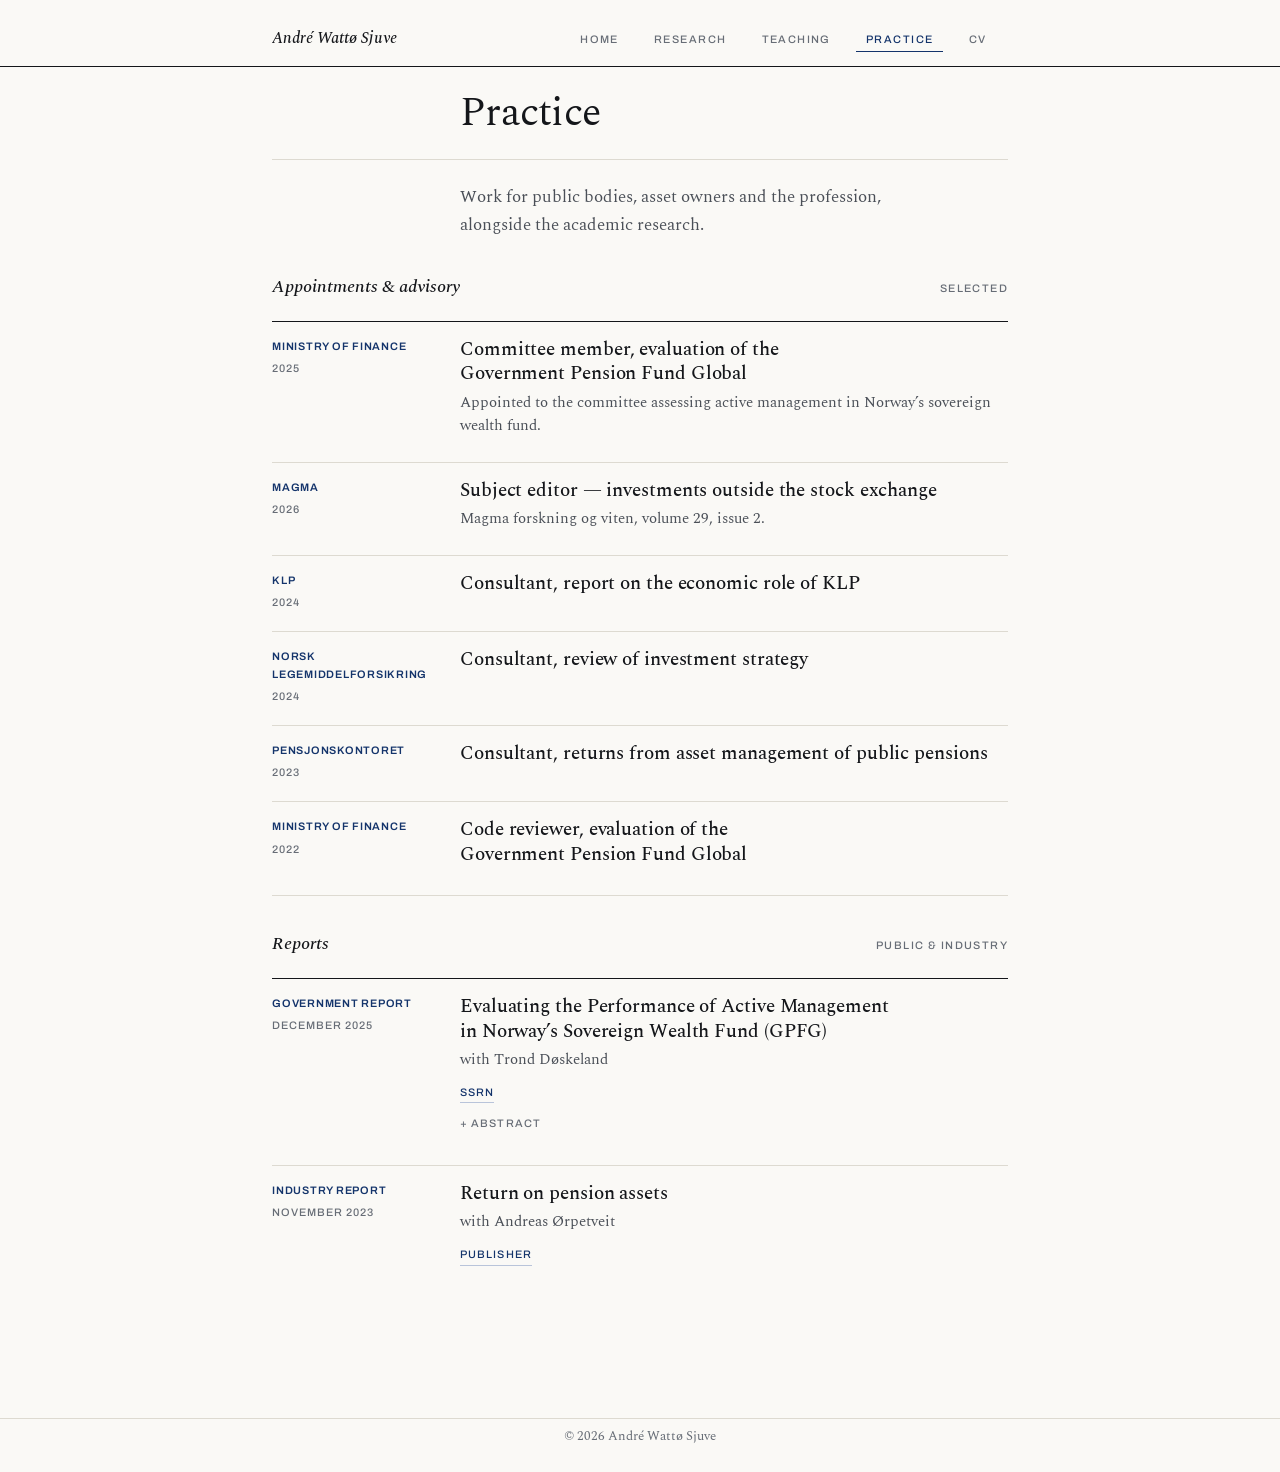
==== docs/practice/index.html @ cfa71ddd "Rebuild site output on the Bone & Navy design system Clean render (rm -rf docs .quarto, then quarto " ====
<!DOCTYPE html>
<html xmlns="http://www.w3.org/1999/xhtml" lang="en" xml:lang="en"><head>

<meta charset="utf-8">
<meta name="generator" content="quarto-1.10.18">

<meta name="viewport" content="width=device-width, initial-scale=1.0, user-scalable=yes">


<title>Practice – André Wattø Sjuve</title>
<style>
/* Default styles provided by pandoc.
** See https://pandoc.org/MANUAL.html#variables-for-html for config info.
*/
span.smallcaps{font-variant: small-caps;}
div.columns{display: flex; gap: 1.5em;}
div.column{flex: auto;}
@media screen {
div.columns{gap: min(4vw, 1.5em);}
div.column{overflow-x: auto;}
}
div.hanging-indent{margin-left: 1.5em; text-indent: -1.5em;}
ul.task-list{list-style: none;}
ul.task-list li input[type="checkbox"] {
  width: 0.8em;
  margin: 0 0.8em 0.2em -1em; /* quarto-specific, see https://github.com/quarto-dev/quarto-cli/issues/4556 */ 
  vertical-align: middle;
}
</style>


<script src="../site_libs/quarto-nav/quarto-nav.js"></script>
<script src="../site_libs/quarto-nav/headroom.min.js"></script>
<script src="../site_libs/clipboard/clipboard.min.js"></script>
<script src="../site_libs/quarto-search/autocomplete.umd.js"></script>
<script src="../site_libs/quarto-search/fuse.min.js"></script>
<script src="../site_libs/quarto-search/quarto-search.js"></script>
<meta name="quarto:offset" content="../">
<link href="../assets/images/headshot.jpg" rel="icon" type="image/jpeg">
<script src="../site_libs/quarto-html/quarto.js" type="module"></script>
<script src="../site_libs/quarto-html/tabsets/tabsets.js" type="module"></script>
<script src="../site_libs/quarto-html/popper.min.js"></script>
<script src="../site_libs/quarto-html/tippy.umd.min.js"></script>
<script src="../site_libs/quarto-html/anchor.min.js"></script>
<link href="../site_libs/quarto-html/tippy.css" rel="stylesheet">
<link href="../site_libs/quarto-html/quarto-syntax-highlighting-bb62276ab45c84d9efd712f51ff97b5a.css" rel="stylesheet" id="quarto-text-highlighting-styles">
<script src="../site_libs/bootstrap/bootstrap.min.js"></script>
<link href="../site_libs/bootstrap/bootstrap-icons.css" rel="stylesheet">
<link href="../site_libs/bootstrap/bootstrap-e3d2bd9c7274109052c547abd80c7006.min.css" rel="stylesheet" append-hash="true" id="quarto-bootstrap" data-mode="light">
<script id="quarto-search-options" type="application/json">{
  "location": "navbar",
  "copy-button": false,
  "collapse-after": 3,
  "panel-placement": "end",
  "type": "overlay",
  "limit": 50,
  "keyboard-shortcut": [
    "f",
    "/",
    "s"
  ],
  "show-item-context": false,
  "language": {
    "search-no-results-text": "No results",
    "search-matching-documents-text": "matching documents",
    "search-copy-link-title": "Copy link to search",
    "search-hide-matches-text": "Hide additional matches",
    "search-more-match-text": "more match in this document",
    "search-more-matches-text": "more matches in this document",
    "search-clear-button-title": "Clear",
    "search-text-placeholder": "",
    "search-detached-cancel-button-title": "Cancel",
    "search-submit-button-title": "Submit",
    "search-label": "Search"
  }
}</script>


</head>

<body class="nav-fixed fullcontent quarto-light">

<div id="quarto-search-results"></div>
  <header id="quarto-header" class="headroom fixed-top">
    <nav class="navbar navbar-expand-lg " data-bs-theme="dark">
      <div class="navbar-container container-fluid">
      <div class="navbar-brand-container mx-auto">
    <a class="navbar-brand" href="../index.html">
    <span class="navbar-title">André Wattø Sjuve</span>
    </a>
  </div>
            <div id="quarto-search" class="" title="Search"></div>
          <button class="navbar-toggler" type="button" data-bs-toggle="collapse" data-bs-target="#navbarCollapse" aria-controls="navbarCollapse" role="menu" aria-expanded="false" aria-label="Toggle navigation" onclick="if (window.quartoToggleHeadroom) { window.quartoToggleHeadroom(); }">
  <span class="navbar-toggler-icon"></span>
</button>
          <div class="collapse navbar-collapse" id="navbarCollapse">
            <ul class="navbar-nav navbar-nav-scroll ms-auto">
  <li class="nav-item">
    <a class="nav-link" href="../index.html"> 
<span class="menu-text">Home</span></a>
  </li>  
  <li class="nav-item">
    <a class="nav-link" href="../research/index.html"> 
<span class="menu-text">Research</span></a>
  </li>  
  <li class="nav-item">
    <a class="nav-link" href="../teaching/index.html"> 
<span class="menu-text">Teaching</span></a>
  </li>  
  <li class="nav-item">
    <a class="nav-link active" href="../practice/index.html" aria-current="page"> 
<span class="menu-text">Practice</span></a>
  </li>  
  <li class="nav-item">
    <a class="nav-link" href="../assets/Andre_W_Sjuve.pdf"> 
<span class="menu-text">CV</span></a>
  </li>  
</ul>
          </div> <!-- /navcollapse -->
            <div class="quarto-navbar-tools">
    <a href="https://github.com/AndreSjuve/" title="" class="quarto-navigation-tool px-1" aria-label=""><i class="bi bi-github"></i></a>
</div>
      </div> <!-- /container-fluid -->
    </nav>
</header>
<!-- content -->
<div id="quarto-content" class="quarto-container page-columns page-rows-contents page-layout-article page-navbar">
<!-- sidebar -->
<!-- margin-sidebar -->
    
<!-- main -->
<main class="content" id="quarto-document-content">

<header id="title-block-header" class="quarto-title-block default">
<div class="quarto-title">
<h1 class="title">Practice</h1>
</div>



<div class="quarto-title-meta">

    
  
    
  </div>
  


</header>


<p><span class="page-lead">Work for public bodies, asset owners and the profession, alongside the academic research.</span></p>
<section id="appointments-advisory" class="level2 sect">
<h2 class="anchored" data-anchor-id="appointments-advisory">Appointments &amp; advisory</h2>
<p><span class="sect-tag">Selected</span></p>
</section>
<div class="entry">
<p><span class="entry-meta"><span class="entry-org">Ministry of Finance</span>2025</span></p>
<p><span class="entry-title">Committee member, evaluation of the Government Pension Fund Global</span></p>
<p><span class="entry-sub">Appointed to the committee assessing active management in Norway’s sovereign wealth fund.</span></p>
</div>
<div class="entry">
<p><span class="entry-meta"><span class="entry-org">Magma</span>2026</span></p>
<p><span class="entry-title">Subject editor — investments outside the stock exchange</span></p>
<p><span class="entry-sub">Magma forskning og viten, volume 29, issue 2.</span></p>
</div>
<div class="entry">
<p><span class="entry-meta"><span class="entry-org">KLP</span>2024</span></p>
<p><span class="entry-title">Consultant, report on the economic role of KLP</span></p>
</div>
<div class="entry">
<p><span class="entry-meta"><span class="entry-org">Norsk legemiddelforsikring</span>2024</span></p>
<p><span class="entry-title">Consultant, review of investment strategy</span></p>
</div>
<div class="entry">
<p><span class="entry-meta"><span class="entry-org">Pensjonskontoret</span>2023</span></p>
<p><span class="entry-title">Consultant, returns from asset management of public pensions</span></p>
</div>
<div class="entry">
<p><span class="entry-meta"><span class="entry-org">Ministry of Finance</span>2022</span></p>
<p><span class="entry-title">Code reviewer, evaluation of the Government Pension Fund Global</span></p>
</div>
<section id="reports" class="level2 sect">
<h2 class="anchored" data-anchor-id="reports">Reports</h2>
<p><span class="sect-tag">Public &amp; industry</span></p>
</section>
<div class="entry">
<p><span class="entry-meta"><span class="entry-org">Government report</span>December 2025</span></p>
<p><span class="entry-title">Evaluating the Performance of Active Management in Norway’s Sovereign Wealth Fund (GPFG)</span></p>
<p><span class="entry-sub">with Trond Døskeland</span></p>
<div class="entry-links">
<p><a href="https://papers.ssrn.com/sol3/papers.cfm?abstract_id=5887182" class="paper-link">SSRN</a></p>
</div>
<details class="abstract">
<summary>
Abstract
</summary>
<p>
This report concludes that Norges Bank’s active management of the Fund has created substantial value for the Norwegian people. Since 1998, active decisions have contributed about 611 billion NOK before costs, and 402 billion NOK after costs. This corresponds to average annual active returns of 0.27% before costs, and 0.19% after costs. In the most recent four year period, active management has continued to add value, with mean annual gross and net active returns of 0.24% and 0.20%. These results reflect very low management costs of about 0.04% per year.
</p>
</details>
</div>
<div class="entry">
<p><span class="entry-meta"><span class="entry-org">Industry report</span>November 2023</span></p>
<p><span class="entry-title">Return on pension assets</span></p>
<p><span class="entry-sub">with Andreas Ørpetveit</span></p>
<div class="entry-links">
<p><a href="https://www.pensjonskontoret.no/rapporter-mv/2023-nhh---avkastning-pa-pensjonsmidlene" class="paper-link">Publisher</a></p>
</div>
</div>



<a onclick="window.scrollTo(0, 0); return false;" role="button" id="quarto-back-to-top"><i class="bi bi-arrow-up"></i> Back to top</a></main> <!-- /main -->
<script id="quarto-html-after-body" type="application/javascript">
  window.document.addEventListener("DOMContentLoaded", function (event) {
    const icon = "";
    const anchorJS = new window.AnchorJS();
    anchorJS.options = {
      placement: 'right',
      icon: icon
    };
    anchorJS.add('.anchored');
    const isCodeAnnotation = (el) => {
      for (const clz of el.classList) {
        if (clz.startsWith('code-annotation-')) {                     
          return true;
        }
      }
      return false;
    }
    const onCopySuccess = function(e) {
      // button target
      const button = e.trigger;
      // don't keep focus
      button.blur();
      // flash "checked"
      button.classList.add('code-copy-button-checked');
      var currentTitle = button.getAttribute("title");
      button.setAttribute("title", "Copied!");
      let tooltip;
      if (window.bootstrap) {
        button.setAttribute("data-bs-toggle", "tooltip");
        button.setAttribute("data-bs-placement", "left");
        button.setAttribute("data-bs-title", "Copied!");
        tooltip = new bootstrap.Tooltip(button, 
          { trigger: "manual", 
            customClass: "code-copy-button-tooltip",
            offset: [0, -8]});
        tooltip.show();    
      }
      setTimeout(function() {
        if (tooltip) {
          tooltip.hide();
          button.removeAttribute("data-bs-title");
          button.removeAttribute("data-bs-toggle");
          button.removeAttribute("data-bs-placement");
        }
        button.setAttribute("title", currentTitle);
        button.classList.remove('code-copy-button-checked');
      }, 1000);
      // clear code selection
      e.clearSelection();
    }
    const getTextToCopy = function(trigger) {
      const outerScaffold = trigger.parentElement.cloneNode(true);
      const codeEl = outerScaffold.querySelector('code');
      for (const childEl of codeEl.children) {
        if (isCodeAnnotation(childEl)) {
          childEl.remove();
        }
      }
      return codeEl.innerText;
    }
    const clipboard = new window.ClipboardJS('.code-copy-button:not([data-in-quarto-modal])', {
      text: getTextToCopy
    });
    clipboard.on('success', onCopySuccess);
    if (window.document.getElementById('quarto-embedded-source-code-modal')) {
      const clipboardModal = new window.ClipboardJS('.code-copy-button[data-in-quarto-modal]', {
        text: getTextToCopy,
        container: window.document.getElementById('quarto-embedded-source-code-modal')
      });
      clipboardModal.on('success', onCopySuccess);
    }
      var localhostRegex = new RegExp(/^(?:http|https):\/\/localhost\:?[0-9]*\//);
      var mailtoRegex = new RegExp(/^mailto:/);
        var filterRegex = new RegExp("https:\/\/andresjuve\.com");
      var isInternal = (href) => {
          return filterRegex.test(href) || localhostRegex.test(href) || mailtoRegex.test(href);
      }
      // Inspect non-navigation links and adorn them if external
     var links = window.document.querySelectorAll('a[href]:not(.nav-link):not(.navbar-brand):not(.toc-action):not(.sidebar-link):not(.sidebar-item-toggle):not(.pagination-link):not(.no-external):not([aria-hidden]):not(.dropdown-item):not(.quarto-navigation-tool):not(.about-link)');
      for (var i=0; i<links.length; i++) {
        const link = links[i];
        if (!isInternal(link.href)) {
          // undo the damage that might have been done by quarto-nav.js in the case of
          // links that we want to consider external
          if (link.dataset.originalHref !== undefined) {
            link.href = link.dataset.originalHref;
          }
        }
      }
    function tippyHover(el, contentFn, onTriggerFn, onUntriggerFn) {
      const config = {
        allowHTML: true,
        maxWidth: 500,
        delay: 100,
        arrow: false,
        appendTo: function(el) {
            return el.parentElement;
        },
        interactive: true,
        interactiveBorder: 10,
        theme: 'quarto',
        placement: 'bottom-start',
      };
      if (contentFn) {
        config.content = contentFn;
      }
      if (onTriggerFn) {
        config.onTrigger = onTriggerFn;
      }
      if (onUntriggerFn) {
        config.onUntrigger = onUntriggerFn;
      }
      window.tippy(el, config); 
    }
    const noterefs = window.document.querySelectorAll('a[role="doc-noteref"]');
    for (var i=0; i<noterefs.length; i++) {
      const ref = noterefs[i];
      tippyHover(ref, function() {
        // use id or data attribute instead here
        let href = ref.getAttribute('data-footnote-href') || ref.getAttribute('href');
        try { href = new URL(href).hash; } catch {}
        const id = href.replace(/^#\/?/, "");
        const note = window.document.getElementById(id);
        if (note) {
          return note.innerHTML;
        } else {
          return "";
        }
      });
    }
    const xrefs = window.document.querySelectorAll('a.quarto-xref');
    const processXRef = (id, note) => {
      // Strip column container classes
      const stripColumnClz = (el) => {
        el.classList.remove("page-full", "page-columns");
        if (el.children) {
          for (const child of el.children) {
            stripColumnClz(child);
          }
        }
      }
      stripColumnClz(note)
      if (id === null || id.startsWith('sec-')) {
        // Special case sections, only their first couple elements
        const container = document.createElement("div");
        if (note.children && note.children.length > 2) {
          container.appendChild(note.children[0].cloneNode(true));
          for (let i = 1; i < note.children.length; i++) {
            const child = note.children[i];
            if (child.tagName === "P" && child.innerText === "") {
              continue;
            } else {
              container.appendChild(child.cloneNode(true));
              break;
            }
          }
          if (window.Quarto?.typesetMath) {
            window.Quarto.typesetMath(container);
          }
          return container.innerHTML
        } else {
          if (window.Quarto?.typesetMath) {
            window.Quarto.typesetMath(note);
          }
          return note.innerHTML;
        }
      } else {
        // Remove any anchor links if they are present
        const anchorLink = note.querySelector('a.anchorjs-link');
        if (anchorLink) {
          anchorLink.remove();
        }
        if (window.Quarto?.typesetMath) {
          window.Quarto.typesetMath(note);
        }
        if (note.classList.contains("callout")) {
          return note.outerHTML;
        } else {
          return note.innerHTML;
        }
      }
    }
    for (var i=0; i<xrefs.length; i++) {
      const xref = xrefs[i];
      tippyHover(xref, undefined, function(instance) {
        instance.disable();
        let url = xref.getAttribute('href');
        let hash = undefined; 
        if (url.startsWith('#')) {
          hash = url;
        } else {
          try { hash = new URL(url).hash; } catch {}
        }
        if (hash) {
          const id = hash.replace(/^#\/?/, "");
          const note = window.document.getElementById(id);
          if (note !== null) {
            try {
              const html = processXRef(id, note.cloneNode(true));
              instance.setContent(html);
            } finally {
              instance.enable();
              instance.show();
            }
          } else {
            // See if we can fetch this
            fetch(url.split('#')[0])
            .then(res => res.text())
            .then(html => {
              const parser = new DOMParser();
              const htmlDoc = parser.parseFromString(html, "text/html");
              const note = htmlDoc.getElementById(id);
              if (note !== null) {
                const html = processXRef(id, note);
                instance.setContent(html);
              } 
            }).finally(() => {
              instance.enable();
              instance.show();
            });
          }
        } else {
          // See if we can fetch a full url (with no hash to target)
          // This is a special case and we should probably do some content thinning / targeting
          fetch(url)
          .then(res => res.text())
          .then(html => {
            const parser = new DOMParser();
            const htmlDoc = parser.parseFromString(html, "text/html");
            const note = htmlDoc.querySelector('main.content');
            if (note !== null) {
              // This should only happen for chapter cross references
              // (since there is no id in the URL)
              // remove the first header
              if (note.children.length > 0 && note.children[0].tagName === "HEADER") {
                note.children[0].remove();
              }
              const html = processXRef(null, note);
              instance.setContent(html);
            } 
          }).finally(() => {
            instance.enable();
            instance.show();
          });
        }
      }, function(instance) {
      });
    }
        let selectedAnnoteEl;
        const selectorForAnnotation = ( cell, annotation) => {
          let cellAttr = 'data-code-cell="' + cell + '"';
          let lineAttr = 'data-code-annotation="' +  annotation + '"';
          const selector = 'span[' + cellAttr + '][' + lineAttr + ']';
          return selector;
        }
        const selectCodeLines = (annoteEl) => {
          const doc = window.document;
          const targetCell = annoteEl.getAttribute("data-target-cell");
          const targetAnnotation = annoteEl.getAttribute("data-target-annotation");
          const annoteSpan = window.document.querySelector(selectorForAnnotation(targetCell, targetAnnotation));
          const lines = annoteSpan.getAttribute("data-code-lines").split(",");
          const lineIds = lines.map((line) => {
            return targetCell + "-" + line;
          })
          let top = null;
          let height = null;
          let parent = null;
          if (lineIds.length > 0) {
              //compute the position of the single el (top and bottom and make a div)
              const el = window.document.getElementById(lineIds[0]);
              top = el.offsetTop;
              height = el.offsetHeight;
              parent = el.parentElement.parentElement;
            if (lineIds.length > 1) {
              const lastEl = window.document.getElementById(lineIds[lineIds.length - 1]);
              const bottom = lastEl.offsetTop + lastEl.offsetHeight;
              height = bottom - top;
            }
            if (top !== null && height !== null && parent !== null) {
              // cook up a div (if necessary) and position it 
              let div = window.document.getElementById("code-annotation-line-highlight");
              if (div === null) {
                div = window.document.createElement("div");
                div.setAttribute("id", "code-annotation-line-highlight");
                div.style.position = 'absolute';
                parent.appendChild(div);
              }
              div.style.top = top - 2 + "px";
              div.style.height = height + 4 + "px";
              div.style.left = 0;
              let gutterDiv = window.document.getElementById("code-annotation-line-highlight-gutter");
              if (gutterDiv === null) {
                gutterDiv = window.document.createElement("div");
                gutterDiv.setAttribute("id", "code-annotation-line-highlight-gutter");
                gutterDiv.style.position = 'absolute';
                const codeCell = window.document.getElementById(targetCell);
                const gutter = codeCell.querySelector('.code-annotation-gutter');
                gutter.appendChild(gutterDiv);
              }
              gutterDiv.style.top = top - 2 + "px";
              gutterDiv.style.height = height + 4 + "px";
            }
            selectedAnnoteEl = annoteEl;
          }
        };
        const unselectCodeLines = () => {
          const elementsIds = ["code-annotation-line-highlight", "code-annotation-line-highlight-gutter"];
          elementsIds.forEach((elId) => {
            const div = window.document.getElementById(elId);
            if (div) {
              div.remove();
            }
          });
          selectedAnnoteEl = undefined;
        };
          // Handle positioning of the toggle
      window.addEventListener(
        "resize",
        throttle(() => {
          elRect = undefined;
          if (selectedAnnoteEl) {
            selectCodeLines(selectedAnnoteEl);
          }
        }, 10)
      );
      function throttle(fn, ms) {
      let throttle = false;
      let timer;
        return (...args) => {
          if(!throttle) { // first call gets through
              fn.apply(this, args);
              throttle = true;
          } else { // all the others get throttled
              if(timer) clearTimeout(timer); // cancel #2
              timer = setTimeout(() => {
                fn.apply(this, args);
                timer = throttle = false;
              }, ms);
          }
        };
      }
        // Attach click handler to the DT
        const annoteDls = window.document.querySelectorAll('dt[data-target-cell]');
        for (const annoteDlNode of annoteDls) {
          annoteDlNode.addEventListener('click', (event) => {
            const clickedEl = event.target;
            if (clickedEl !== selectedAnnoteEl) {
              unselectCodeLines();
              const activeEl = window.document.querySelector('dt[data-target-cell].code-annotation-active');
              if (activeEl) {
                activeEl.classList.remove('code-annotation-active');
              }
              selectCodeLines(clickedEl);
              clickedEl.classList.add('code-annotation-active');
            } else {
              // Unselect the line
              unselectCodeLines();
              clickedEl.classList.remove('code-annotation-active');
            }
          });
        }
    const findCites = (el) => {
      const parentEl = el.parentElement;
      if (parentEl) {
        const cites = parentEl.dataset.cites;
        if (cites) {
          return {
            el,
            cites: cites.split(' ')
          };
        } else {
          return findCites(el.parentElement)
        }
      } else {
        return undefined;
      }
    };
    var bibliorefs = window.document.querySelectorAll('a[role="doc-biblioref"]');
    for (var i=0; i<bibliorefs.length; i++) {
      const ref = bibliorefs[i];
      const citeInfo = findCites(ref);
      if (citeInfo) {
        tippyHover(citeInfo.el, function() {
          var popup = window.document.createElement('div');
          citeInfo.cites.forEach(function(cite) {
            var citeDiv = window.document.createElement('div');
            citeDiv.classList.add('hanging-indent');
            citeDiv.classList.add('csl-entry');
            var biblioDiv = window.document.getElementById('ref-' + cite);
            if (biblioDiv) {
              citeDiv.innerHTML = biblioDiv.innerHTML;
            }
            popup.appendChild(citeDiv);
          });
          return popup.innerHTML;
        });
      }
    }
  });
  </script>
</div> <!-- /content -->
<footer class="footer">
  <div class="nav-footer">
    <div class="nav-footer-left">
      &nbsp;
    </div>   
    <div class="nav-footer-center">
<p>© 2026 André Wattø Sjuve</p>
</div>
    <div class="nav-footer-right">
      &nbsp;
    </div>
  </div>
</footer>




</body></html>
---- docs/site_libs/quarto-html/tippy.css ----
.tippy-box[data-animation=fade][data-state=hidden]{opacity:0}[data-tippy-root]{max-width:calc(100vw - 10px)}.tippy-box{position:relative;background-color:#333;color:#fff;border-radius:4px;font-size:14px;line-height:1.4;white-space:normal;outline:0;transition-property:transform,visibility,opacity}.tippy-box[data-placement^=top]>.tippy-arrow{bottom:0}.tippy-box[data-placement^=top]>.tippy-arrow:before{bottom:-7px;left:0;border-width:8px 8px 0;border-top-color:initial;transform-origin:center top}.tippy-box[data-placement^=bottom]>.tippy-arrow{top:0}.tippy-box[data-placement^=bottom]>.tippy-arrow:before{top:-7px;left:0;border-width:0 8px 8px;border-bottom-color:initial;transform-origin:center bottom}.tippy-box[data-placement^=left]>.tippy-arrow{right:0}.tippy-box[data-placement^=left]>.tippy-arrow:before{border-width:8px 0 8px 8px;border-left-color:initial;right:-7px;transform-origin:center left}.tippy-box[data-placement^=right]>.tippy-arrow{left:0}.tippy-box[data-placement^=right]>.tippy-arrow:before{left:-7px;border-width:8px 8px 8px 0;border-right-color:initial;transform-origin:center right}.tippy-box[data-inertia][data-state=visible]{transition-timing-function:cubic-bezier(.54,1.5,.38,1.11)}.tippy-arrow{width:16px;height:16px;color:#333}.tippy-arrow:before{content:"";position:absolute;border-color:transparent;border-style:solid}.tippy-content{position:relative;padding:5px 9px;z-index:1}
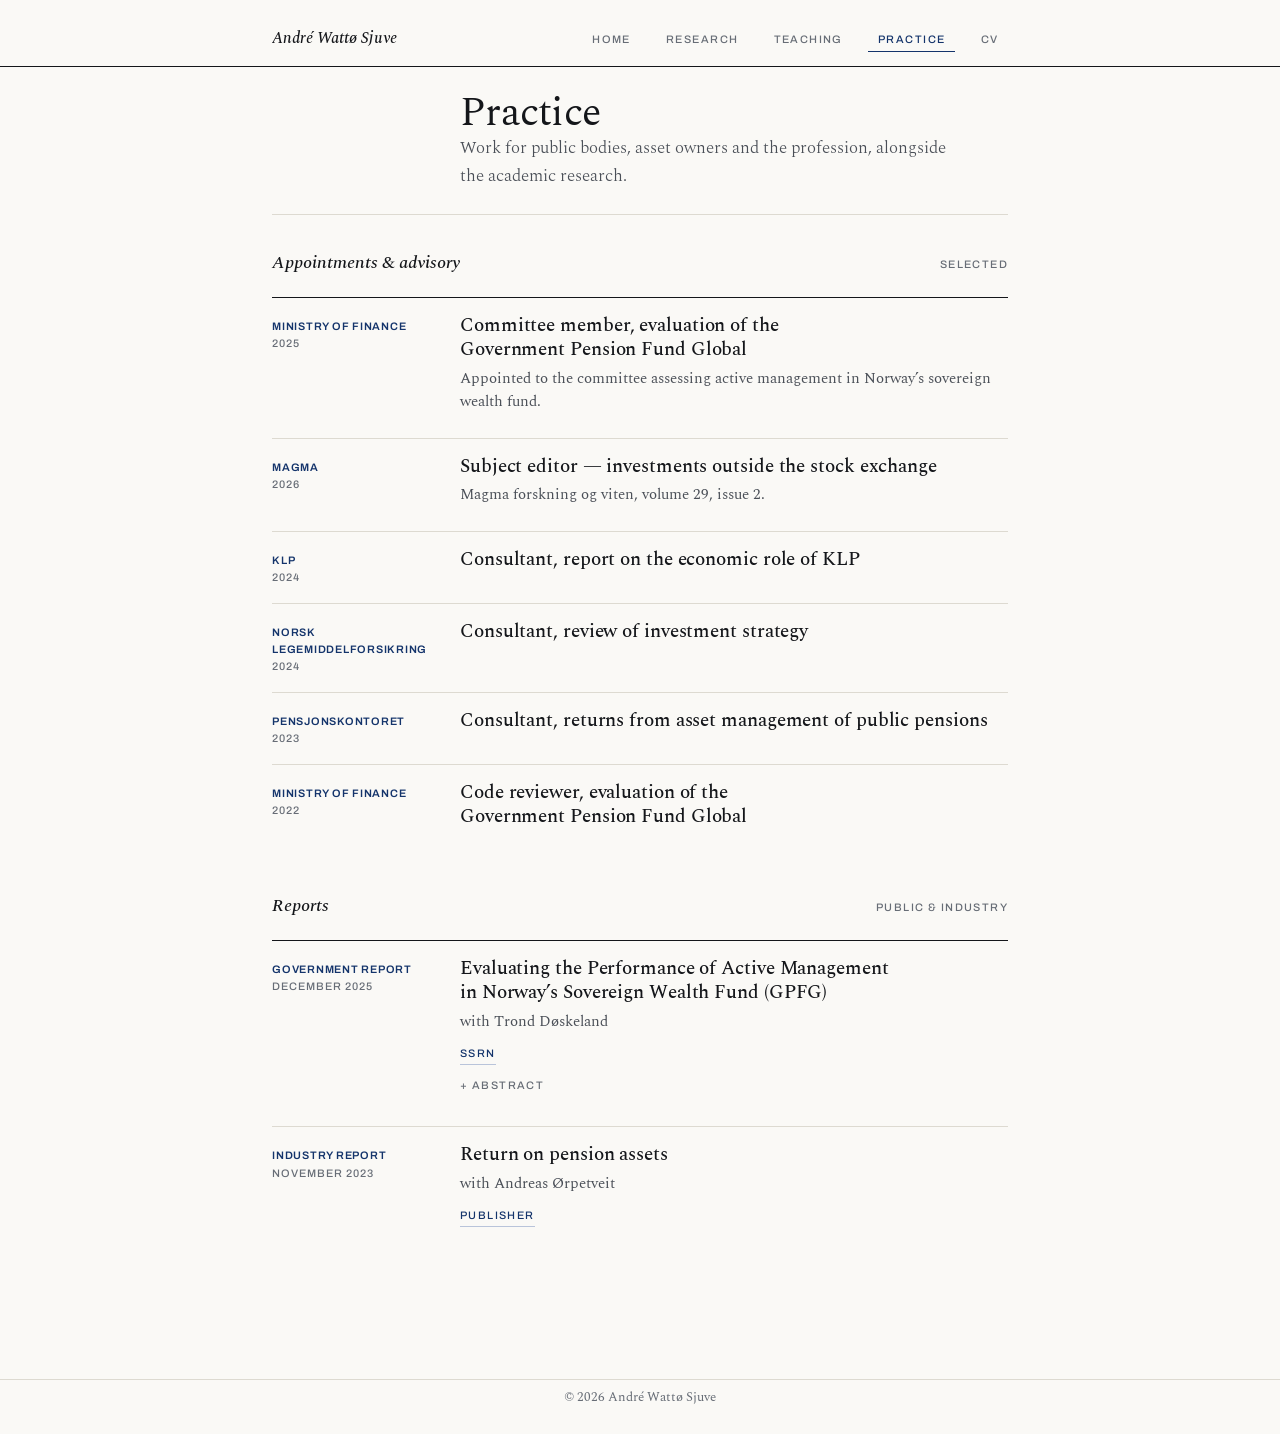
==== commit b5da6498: "Apply final fix wave: no cards/icons, tokenised tracking, layout fixes Fifteen small findings from t" ====
--- a/docs/practice/index.html
+++ b/docs/practice/index.html
@@ -6,6 +6,7 @@
 
 <meta name="viewport" content="width=device-width, initial-scale=1.0, user-scalable=yes">
 
+<meta name="description" content="Associate Professor of Finance at NHH Norwegian School of Economics">
 
 <title>Practice – André Wattø Sjuve</title>
 <style>
@@ -31,35 +32,18 @@
 
 <script src="../site_libs/quarto-nav/quarto-nav.js"></script>
 <script src="../site_libs/quarto-nav/headroom.min.js"></script>
+<link href="../assets/images/favicon.svg" rel="icon" type="image/svg+xml">
 <script src="../site_libs/clipboard/clipboard.min.js"></script>
-<script src="../site_libs/quarto-search/autocomplete.umd.js"></script>
-<script src="../site_libs/quarto-search/fuse.min.js"></script>
-<script src="../site_libs/quarto-search/quarto-search.js"></script>
-<meta name="quarto:offset" content="../">
-<link href="../assets/images/headshot.jpg" rel="icon" type="image/jpeg">
 <script src="../site_libs/quarto-html/quarto.js" type="module"></script>
 <script src="../site_libs/quarto-html/tabsets/tabsets.js" type="module"></script>
 <script src="../site_libs/quarto-html/popper.min.js"></script>
 <script src="../site_libs/quarto-html/tippy.umd.min.js"></script>
-<script src="../site_libs/quarto-html/anchor.min.js"></script>
 <link href="../site_libs/quarto-html/tippy.css" rel="stylesheet">
 <link href="../site_libs/quarto-html/quarto-syntax-highlighting-bb62276ab45c84d9efd712f51ff97b5a.css" rel="stylesheet" id="quarto-text-highlighting-styles">
 <script src="../site_libs/bootstrap/bootstrap.min.js"></script>
 <link href="../site_libs/bootstrap/bootstrap-icons.css" rel="stylesheet">
-<link href="../site_libs/bootstrap/bootstrap-e3d2bd9c7274109052c547abd80c7006.min.css" rel="stylesheet" append-hash="true" id="quarto-bootstrap" data-mode="light">
+<link href="../site_libs/bootstrap/bootstrap-000bf06f19d45057881ef5a07415a039.min.css" rel="stylesheet" append-hash="true" id="quarto-bootstrap" data-mode="light">
 <script id="quarto-search-options" type="application/json">{
-  "location": "navbar",
-  "copy-button": false,
-  "collapse-after": 3,
-  "panel-placement": "end",
-  "type": "overlay",
-  "limit": 50,
-  "keyboard-shortcut": [
-    "f",
-    "/",
-    "s"
-  ],
-  "show-item-context": false,
   "language": {
     "search-no-results-text": "No results",
     "search-matching-documents-text": "matching documents",
@@ -74,6 +58,8 @@
     "search-label": "Search"
   }
 }</script>
+<link rel="preconnect" href="https://fonts.googleapis.com">
+<link rel="preconnect" href="https://fonts.gstatic.com" crossorigin="">
 
 
 </head>
@@ -89,7 +75,6 @@
     <span class="navbar-title">André Wattø Sjuve</span>
     </a>
   </div>
-            <div id="quarto-search" class="" title="Search"></div>
           <button class="navbar-toggler" type="button" data-bs-toggle="collapse" data-bs-target="#navbarCollapse" aria-controls="navbarCollapse" role="menu" aria-expanded="false" aria-label="Toggle navigation" onclick="if (window.quartoToggleHeadroom) { window.quartoToggleHeadroom(); }">
   <span class="navbar-toggler-icon"></span>
 </button>
@@ -118,7 +103,6 @@
 </ul>
           </div> <!-- /navcollapse -->
             <div class="quarto-navbar-tools">
-    <a href="https://github.com/AndreSjuve/" title="" class="quarto-navigation-tool px-1" aria-label=""><i class="bi bi-github"></i></a>
 </div>
       </div> <!-- /container-fluid -->
     </nav>
@@ -134,6 +118,7 @@
 <header id="title-block-header" class="quarto-title-block default">
 <div class="quarto-title">
 <h1 class="title">Practice</h1>
+<p class="subtitle lead">Work for public bodies, asset owners and the profession, alongside the academic research.</p>
 </div>
 
 
@@ -150,9 +135,8 @@
 </header>
 
 
-<p><span class="page-lead">Work for public bodies, asset owners and the profession, alongside the academic research.</span></p>
 <section id="appointments-advisory" class="level2 sect">
-<h2 class="anchored" data-anchor-id="appointments-advisory">Appointments &amp; advisory</h2>
+<h2 data-anchor-id="appointments-advisory">Appointments &amp; advisory</h2>
 <p><span class="sect-tag">Selected</span></p>
 </section>
 <div class="entry">
@@ -182,7 +166,7 @@
 <p><span class="entry-title">Code reviewer, evaluation of the Government Pension Fund Global</span></p>
 </div>
 <section id="reports" class="level2 sect">
-<h2 class="anchored" data-anchor-id="reports">Reports</h2>
+<h2 data-anchor-id="reports">Reports</h2>
 <p><span class="sect-tag">Public &amp; industry</span></p>
 </section>
 <div class="entry">
@@ -212,16 +196,9 @@
 
 
 
-<a onclick="window.scrollTo(0, 0); return false;" role="button" id="quarto-back-to-top"><i class="bi bi-arrow-up"></i> Back to top</a></main> <!-- /main -->
+</main> <!-- /main -->
 <script id="quarto-html-after-body" type="application/javascript">
   window.document.addEventListener("DOMContentLoaded", function (event) {
-    const icon = "";
-    const anchorJS = new window.AnchorJS();
-    anchorJS.options = {
-      placement: 'right',
-      icon: icon
-    };
-    anchorJS.add('.anchored');
     const isCodeAnnotation = (el) => {
       for (const clz of el.classList) {
         if (clz.startsWith('code-annotation-')) {                     
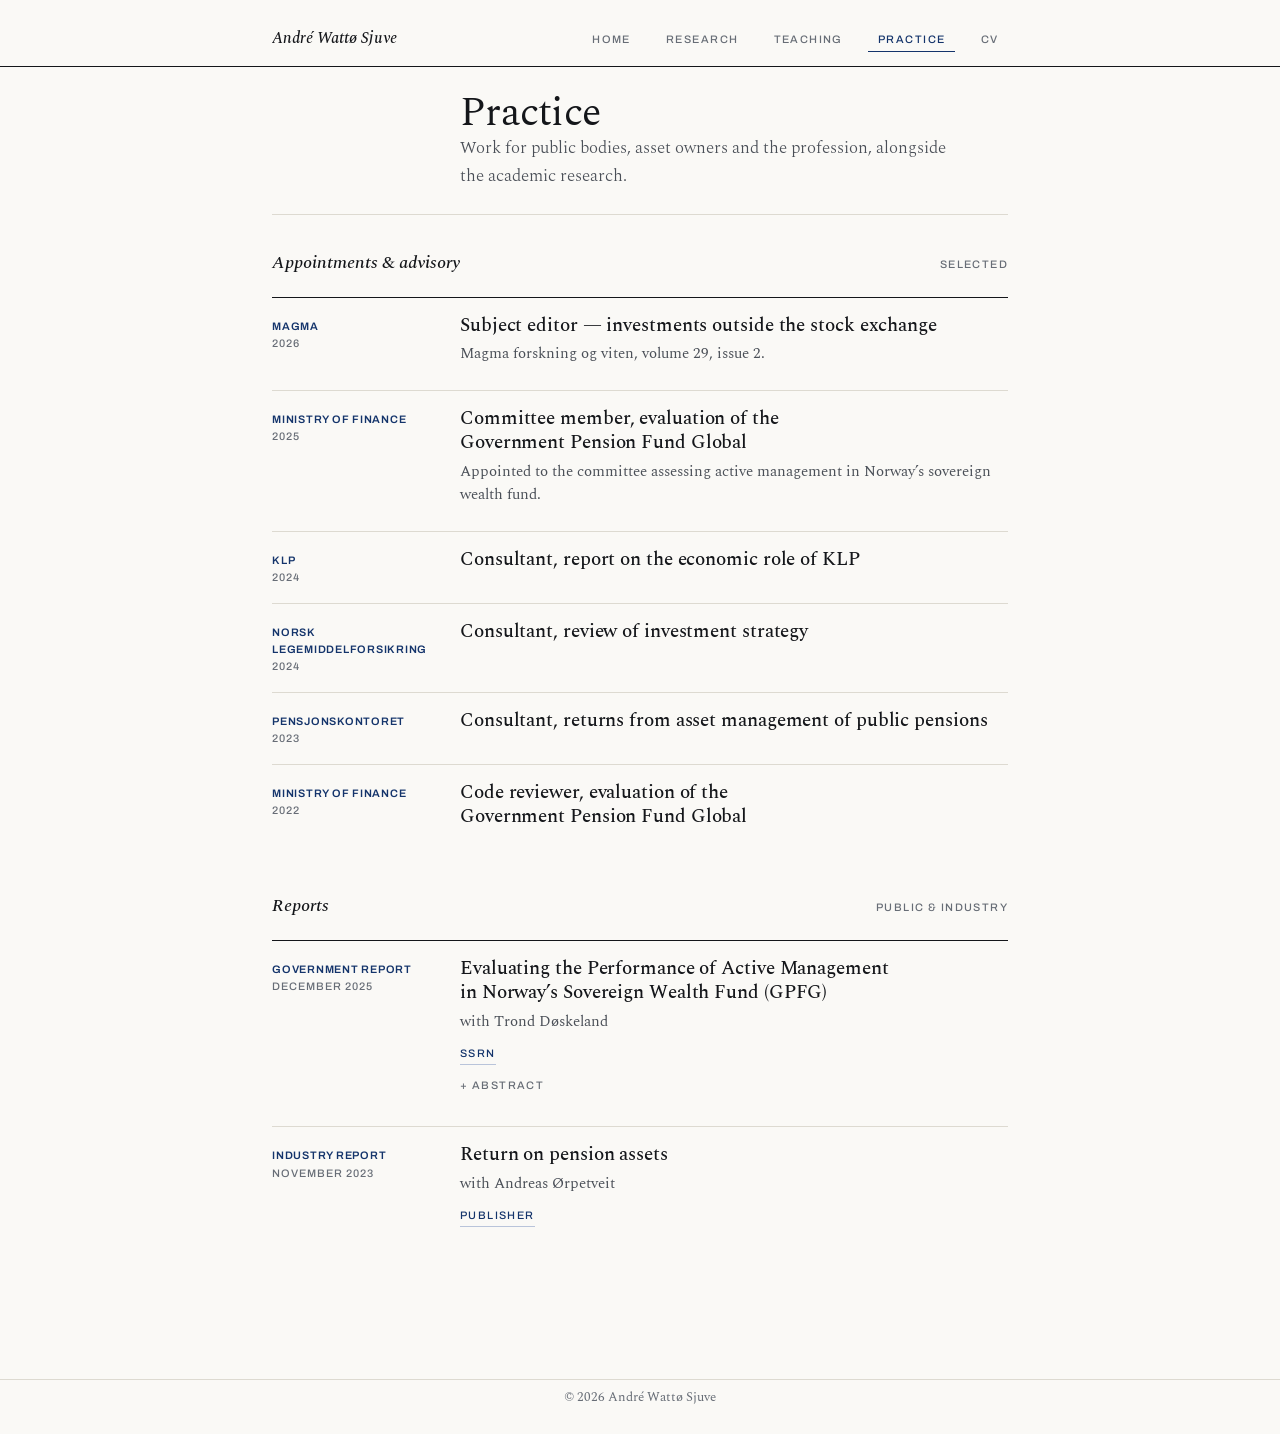
==== commit 5cf60e8c: "Owner revisions: affiliations under the name, NBIM role, content updates Hero: role/institution/city" ====
--- a/docs/practice/index.html
+++ b/docs/practice/index.html
@@ -42,7 +42,7 @@
 <link href="../site_libs/quarto-html/quarto-syntax-highlighting-bb62276ab45c84d9efd712f51ff97b5a.css" rel="stylesheet" id="quarto-text-highlighting-styles">
 <script src="../site_libs/bootstrap/bootstrap.min.js"></script>
 <link href="../site_libs/bootstrap/bootstrap-icons.css" rel="stylesheet">
-<link href="../site_libs/bootstrap/bootstrap-000bf06f19d45057881ef5a07415a039.min.css" rel="stylesheet" append-hash="true" id="quarto-bootstrap" data-mode="light">
+<link href="../site_libs/bootstrap/bootstrap-43725bf7912a3e40259f947c410a2bdf.min.css" rel="stylesheet" append-hash="true" id="quarto-bootstrap" data-mode="light">
 <script id="quarto-search-options" type="application/json">{
   "language": {
     "search-no-results-text": "No results",
@@ -140,14 +140,14 @@
 <p><span class="sect-tag">Selected</span></p>
 </section>
 <div class="entry">
+<p><span class="entry-meta"><span class="entry-org">Magma</span>2026</span></p>
+<p><span class="entry-title">Subject editor — investments outside the stock exchange</span></p>
+<p><span class="entry-sub">Magma forskning og viten, volume 29, issue 2.</span></p>
+</div>
+<div class="entry">
 <p><span class="entry-meta"><span class="entry-org">Ministry of Finance</span>2025</span></p>
 <p><span class="entry-title">Committee member, evaluation of the Government Pension Fund Global</span></p>
 <p><span class="entry-sub">Appointed to the committee assessing active management in Norway’s sovereign wealth fund.</span></p>
-</div>
-<div class="entry">
-<p><span class="entry-meta"><span class="entry-org">Magma</span>2026</span></p>
-<p><span class="entry-title">Subject editor — investments outside the stock exchange</span></p>
-<p><span class="entry-sub">Magma forskning og viten, volume 29, issue 2.</span></p>
 </div>
 <div class="entry">
 <p><span class="entry-meta"><span class="entry-org">KLP</span>2024</span></p>
